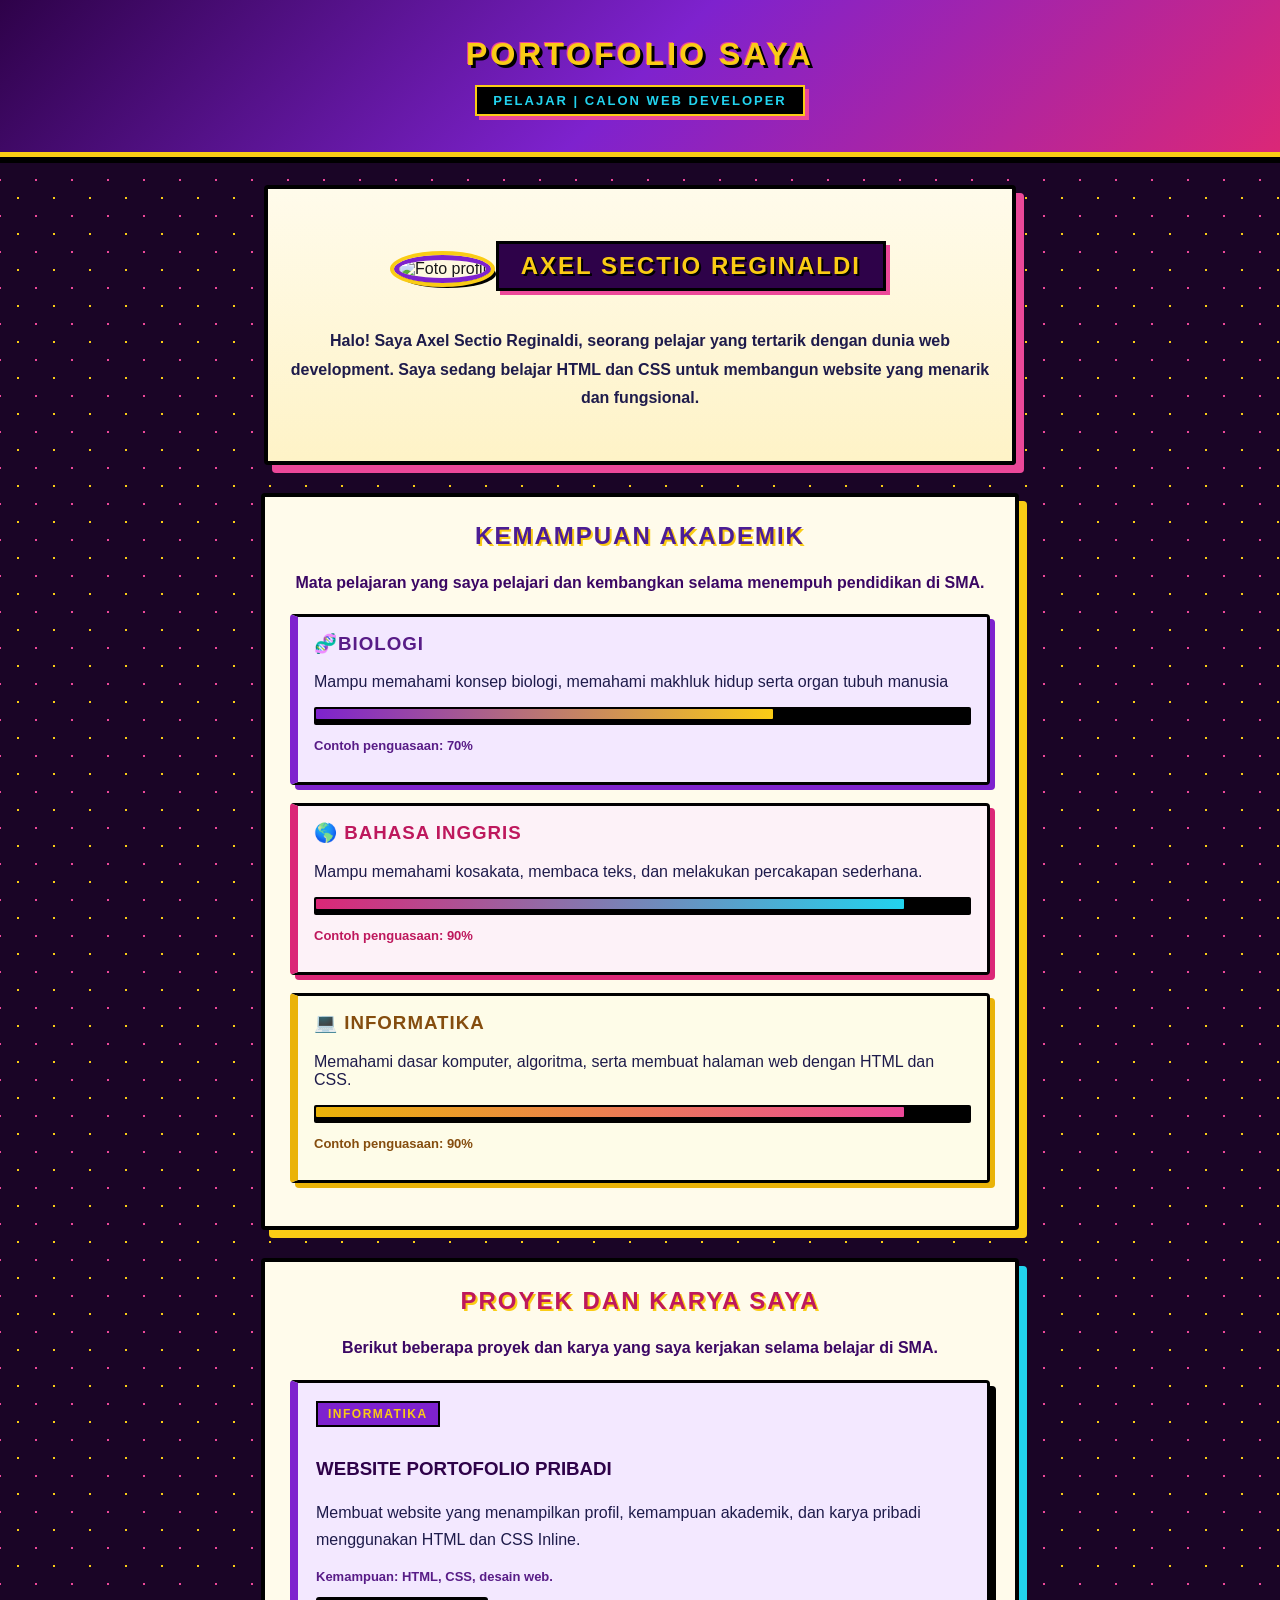
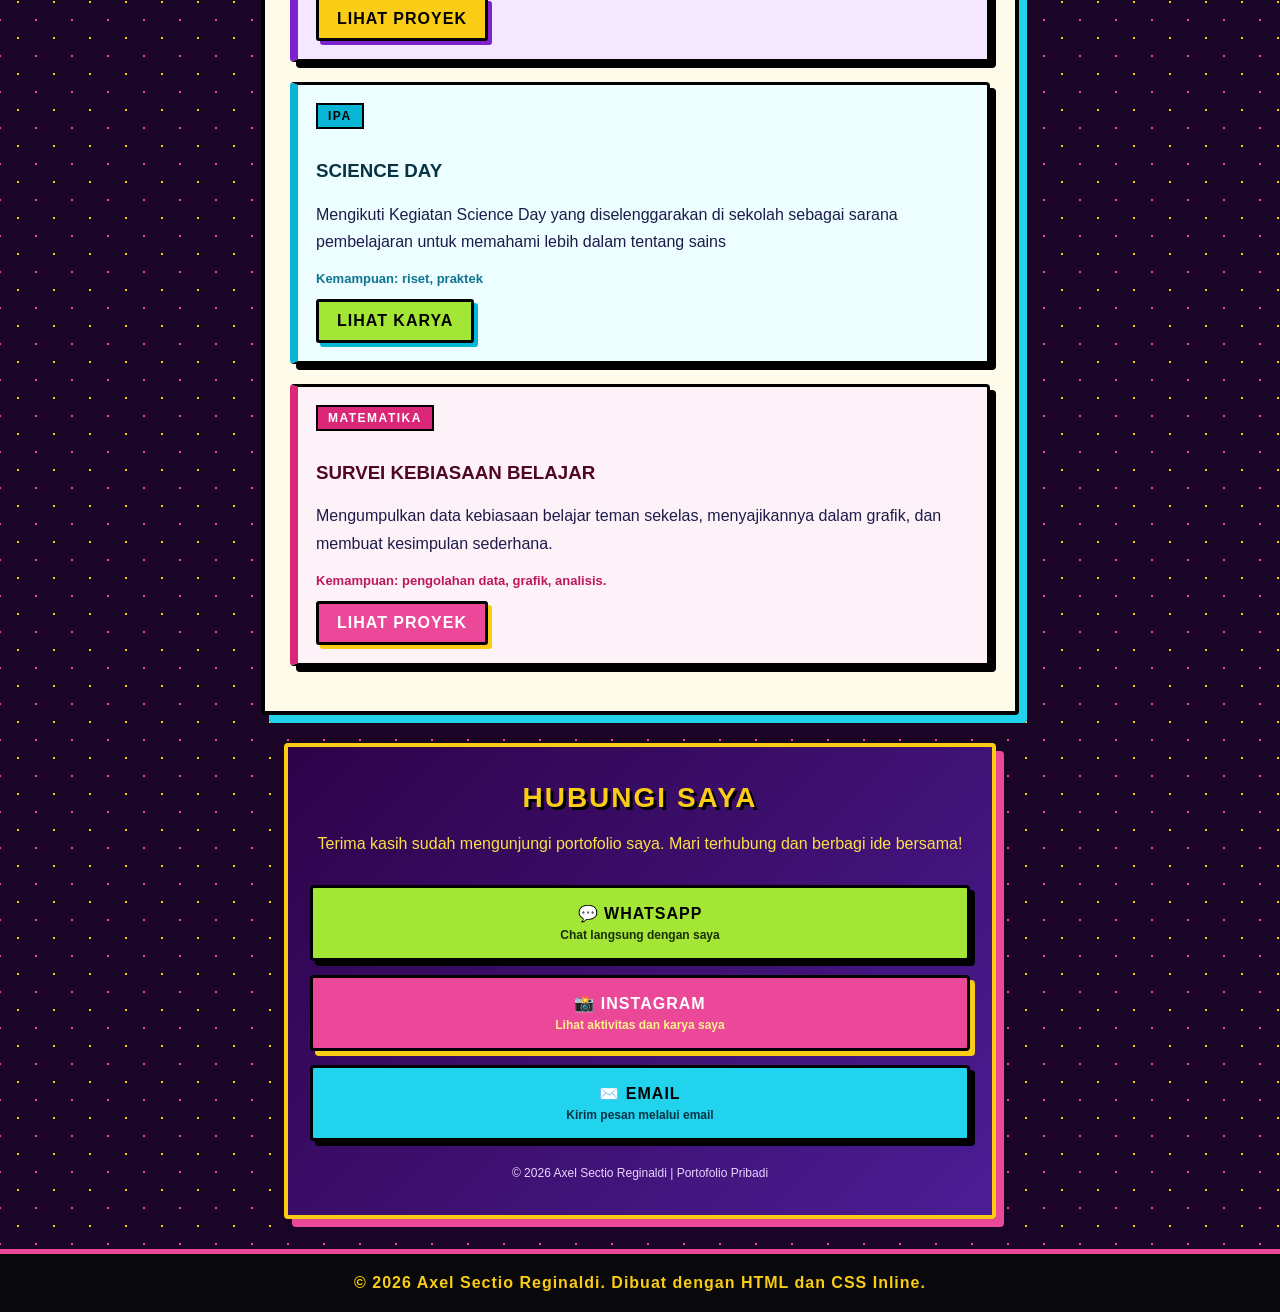
==== index.html @ 7140d376 "Add files via upload" ====
<!DOCTYPE html>
<html lang="id">
<head>
    <meta charset="UTF-8">
    <meta name="viewport" content="width=device-width, initial-scale=1.0">
    <title>Portofolio Pribadi</title>
</head>

<body style="
    margin: 0;
    font-family: Arial, Helvetica, sans-serif;
    background-color: #1a0526;
    background-image: radial-gradient(#facc15 1.2px, transparent 1.2px), radial-gradient(#ec4899 1.2px, #1a0526 1.2px);
    background-size: 36px 36px;
    background-position: 0 0, 18px 18px;
    color: #18181b;
">

    <!-- Bagian Header -->
    <header style="
        background: linear-gradient(135deg, #2e0249 0%, #7e22ce 50%, #db2777 100%);
        color: #facc15;
        text-align: center;
        padding: 36px 20px;
        border-bottom: 5px solid #facc15;
        box-shadow: 0 6px 0px #000000;
    ">
        <h1 style="
            margin: 0;
            font-family: 'Arial Black', Impact, sans-serif;
            font-size: 32px;
            letter-spacing: 3px;
            text-transform: uppercase;
            color: #facc15;
            text-shadow: 3px 3px 0px #000000, -1px -1px 0px #ec4899;
        ">Portofolio Saya</h1>
        <p style="
            margin-top: 12px;
            margin-bottom: 0;
            display: inline-block;
            background-color: #000000;
            color: #22d3ee;
            padding: 6px 16px;
            border: 2px solid #facc15;
            font-weight: bold;
            letter-spacing: 2px;
            text-transform: uppercase;
            font-size: 13px;
            box-shadow: 4px 4px 0px #ec4899;
        ">
            Pelajar | Calon Web Developer
        </p>
    </header>

    <!-- Bagian Profil -->
    <section style="
        text-align: center;
        padding: 32px 22px;
        background: linear-gradient(180deg, #fffbeb 0%, #fef3c7 100%);
        margin: 28px auto;
        width: 92%;
        max-width: 700px;
        border-radius: 4px;
        border: 4px solid #000000;
        box-shadow: 8px 8px 0px #ec4899;
    ">
        <img
            src="images/fiersa.jpg"
            alt="Foto profil"
            style="
                width: 150px;
                height: 150px;
                border-radius: 50%;
                border: 5px solid #7e22ce;
                outline: 4px solid #facc15;
                box-shadow: 5px 5px 0px #000000;
                object-fit: cover;
            "
        >

        <h2 style="
            color: #facc15;
            background-color: #2e0249;
            display: inline-block;
            padding: 8px 22px;
            border: 3px solid #000000;
            box-shadow: 4px 4px 0px #ec4899;
            font-family: 'Arial Black', Impact, sans-serif;
            letter-spacing: 2px;
            text-transform: uppercase;
            text-shadow: 2px 2px 0px #000000;
        ">
            AXEL SECTIO REGINALDI
        </h2>

        <p style="
            line-height: 1.8;
            color: #1e1b4b;
            font-weight: bold;
        ">
            Halo! Saya Axel Sectio Reginaldi, seorang pelajar yang tertarik dengan dunia web development. Saya sedang belajar HTML dan CSS untuk membangun website yang menarik dan fungsional.
        </p>
    </section>

    <!-- Bagian Keahlian -->
    
<!-- Bagian Kemampuan Akademik -->
<section style="
    background-color: #fffbeb;
    padding: 25px;
    margin: 28px auto;
    width: 92%;
    max-width: 700px;
    border-radius: 4px;
    border: 4px solid #000000;
    box-shadow: 8px 8px 0px #facc15;
">

    <h2 style="
        color: #4c1d95;
        text-align: center;
        margin-top: 0;
        font-family: 'Arial Black', Impact, sans-serif;
        text-transform: uppercase;
        letter-spacing: 2px;
        text-shadow: 2px 2px 0px #facc15;
    ">
        Kemampuan Akademik
    </h2>

    <p style="
        text-align: center;
        color: #3b0764;
        font-weight: bold;
        line-height: 1.6;
    ">
        Mata pelajaran yang saya pelajari dan
        kembangkan selama menempuh pendidikan di SMA.
    </p>

    <!-- Biologi -->
    <div style="
        background-color: #f3e8ff;
        padding: 16px;
        margin: 18px 0;
        border-radius: 4px;
        border: 3px solid #000000;
        border-left: 8px solid #7e22ce;
        box-shadow: 5px 5px 0px #7e22ce;
    ">
        <h3 style="
            margin-top: 0;
            color: #581c87;
            font-family: 'Arial Black', Impact, sans-serif;
            text-transform: uppercase;
            letter-spacing: 1px;
        ">
             🧬Biologi
        </h3>
        <p style="color: #1e1b4b;">
            Mampu memahami konsep biologi,
            memahami makhluk hidup serta organ tubuh manusia
        </p>
        <div style="
            background-color: #000000;
            height: 14px;
            border-radius: 2px;
            padding: 2px;
        ">
            <div style="
                background: linear-gradient(90deg, #7e22ce, #facc15);
                width: 70%;
                height: 10px;
                border-radius: 1px;
            "></div>
        </div>
        <p style="font-size: 13px; font-weight: bold; color: #581c87;">
            Contoh penguasaan: 70%
        </p>
    </div>

  

    <!-- Bahasa Inggris -->
    <div style="
        background-color: #fdf2f8;
        padding: 16px;
        margin: 18px 0;
        border-radius: 4px;
        border: 3px solid #000000;
        border-left: 8px solid #db2777;
        box-shadow: 5px 5px 0px #db2777;
    ">
        <h3 style="
            margin-top: 0;
            color: #be185d;
            font-family: 'Arial Black', Impact, sans-serif;
            text-transform: uppercase;
            letter-spacing: 1px;
        ">
            🌎 Bahasa Inggris
        </h3>
        <p style="color: #1e1b4b;">
            Mampu memahami kosakata, membaca teks,
            dan melakukan percakapan sederhana.
        </p>
        <div style="
            background-color: #000000;
            height: 14px;
            border-radius: 2px;
            padding: 2px;
        ">
            <div style="
                background: linear-gradient(90deg, #db2777, #22d3ee);
                width: 90%;
                height: 10px;
                border-radius: 1px;
            "></div>
        </div>
        <p style="font-size: 13px; font-weight: bold; color: #be185d;">
            Contoh penguasaan: 90%
        </p>
    </div>

    <!-- Informatika -->
    <div style="
        background-color: #fefce8;
        padding: 16px;
        margin: 18px 0;
        border-radius: 4px;
        border: 3px solid #000000;
        border-left: 8px solid #eab308;
        box-shadow: 5px 5px 0px #eab308;
    ">
        <h3 style="
            margin-top: 0;
            color: #854d0e;
            font-family: 'Arial Black', Impact, sans-serif;
            text-transform: uppercase;
            letter-spacing: 1px;
        ">
            💻 Informatika
        </h3>
        <p style="color: #1e1b4b;">
            Memahami dasar komputer, algoritma,
            serta membuat halaman web dengan HTML dan CSS.
        </p>
        <div style="
            background-color: #000000;
            height: 14px;
            border-radius: 2px;
            padding: 2px;
        ">
            <div style="
                background: linear-gradient(90deg, #eab308, #ec4899);
                width: 90%;
                height: 10px;
                border-radius: 1px;
            "></div>
        </div>
        <p style="font-size: 13px; font-weight: bold; color: #854d0e;">
            Contoh penguasaan: 90%
        </p>
    </div>

</section>


    <!-- Bagian Proyek -->
   
<!-- Bagian Proyek dan Karya Saya -->
<section style="
    background-color: #fffbeb;
    padding: 25px;
    margin: 28px auto;
    width: 92%;
    max-width: 700px;
    border-radius: 4px;
    border: 4px solid #000000;
    box-shadow: 8px 8px 0px #22d3ee;
">

    <h2 style="
        color: #be185d;
        text-align: center;
        margin-top: 0;
        font-family: 'Arial Black', Impact, sans-serif;
        text-transform: uppercase;
        letter-spacing: 2px;
        text-shadow: 2px 2px 0px #facc15;
    ">
        Proyek dan Karya Saya
    </h2>

    <p style="
        color: #3b0764;
        font-weight: bold;
        text-align: center;
        line-height: 1.6;
    ">
        Berikut beberapa proyek dan karya yang saya
        kerjakan selama belajar di SMA.
    </p>

    <!-- Proyek 1 -->
    <div style="
        background-color: #f3e8ff;
        padding: 18px;
        margin: 20px 0;
        border-radius: 4px;
        border: 3px solid #000000;
        border-left: 8px solid #7e22ce;
        box-shadow: 6px 6px 0px #000000;
    ">
        <p style="
            display: inline-block;
            background-color: #7e22ce;
            color: #facc15;
            padding: 4px 10px;
            border: 2px solid #000000;
            font-size: 12px;
            font-weight: 900;
            letter-spacing: 1.5px;
            margin-top: 0;
        ">
            INFORMATIKA
        </p>

        <h3 style="
            color: #2e0249;
            font-family: 'Arial Black', Impact, sans-serif;
            text-transform: uppercase;
        ">Website Portofolio Pribadi</h3>

        <p style="line-height: 1.7; color: #1e1b4b;">
            Membuat website yang menampilkan profil,
            kemampuan akademik, dan karya pribadi
            menggunakan HTML dan CSS Inline.
        </p>

        <p style="font-size: 13px; font-weight: bold; color: #581c87;">
            Kemampuan: HTML, CSS, desain web.
        </p>

        <a href="projek.html"
           style="
               display: inline-block;
               background-color: #facc15;
               color: #000000;
               padding: 10px 18px;
               border: 3px solid #000000;
               border-radius: 3px;
               text-decoration: none;
               font-weight: 900;
               text-transform: uppercase;
               letter-spacing: 1px;
               box-shadow: 4px 4px 0px #7e22ce;
           ">
            Lihat Proyek
        </a>
    </div>

    <!-- Proyek 2 -->
    <div style="
        background-color: #ecfeff;
        padding: 18px;
        margin: 20px 0;
        border-radius: 4px;
        border: 3px solid #000000;
        border-left: 8px solid #06b6d4;
        box-shadow: 6px 6px 0px #000000;
    ">
        <p style="
            display: inline-block;
            background-color: #06b6d4;
            color: #000000;
            padding: 4px 10px;
            border: 2px solid #000000;
            font-size: 12px;
            font-weight: 900;
            letter-spacing: 1.5px;
            margin-top: 0;
        ">
            IPA
        </p>

        <h3 style="
            color: #083344;
            font-family: 'Arial Black', Impact, sans-serif;
            text-transform: uppercase;
        ">Science Day</h3>

        <p style="line-height: 1.7; color: #1e1b4b;">
            Mengikuti Kegiatan Science Day yang diselenggarakan di sekolah
          sebagai sarana pembelajaran untuk memahami lebih dalam tentang sains
        </p>

        <p style="font-size: 13px; font-weight: bold; color: #0e7490;">
            Kemampuan: riset, praktek
        </p>

        <a href="poster.html"
           style="
               display: inline-block;
               background-color: #a3e635;
               color: #000000;
               padding: 10px 18px;
               border: 3px solid #000000;
               border-radius: 3px;
               text-decoration: none;
               font-weight: 900;
               text-transform: uppercase;
               letter-spacing: 1px;
               box-shadow: 4px 4px 0px #06b6d4;
           ">
            Lihat Karya
        </a>
    </div>

    <!-- Proyek 3 -->
    <div style="
        background-color: #fdf2f8;
        padding: 18px;
        margin: 20px 0;
        border-radius: 4px;
        border: 3px solid #000000;
        border-left: 8px solid #db2777;
        box-shadow: 6px 6px 0px #000000;
    ">
        <p style="
            display: inline-block;
            background-color: #db2777;
            color: #ffffff;
            padding: 4px 10px;
            border: 2px solid #000000;
            font-size: 12px;
            font-weight: 900;
            letter-spacing: 1.5px;
            margin-top: 0;
        ">
            MATEMATIKA
        </p>

        <h3 style="
            color: #500724;
            font-family: 'Arial Black', Impact, sans-serif;
            text-transform: uppercase;
        ">Survei Kebiasaan Belajar</h3>

        <p style="line-height: 1.7; color: #1e1b4b;">
            Mengumpulkan data kebiasaan belajar teman
            sekelas, menyajikannya dalam grafik, dan
            membuat kesimpulan sederhana.
        </p>

        <p style="font-size: 13px; font-weight: bold; color: #be185d;">
            Kemampuan: pengolahan data, grafik, analisis.
        </p>

        <a href="survei.html"
           style="
               display: inline-block;
               background-color: #ec4899;
               color: #ffffff;
               padding: 10px 18px;
               border: 3px solid #000000;
               border-radius: 3px;
               text-decoration: none;
               font-weight: 900;
               text-transform: uppercase;
               letter-spacing: 1px;
               box-shadow: 4px 4px 0px #facc15;
           ">
            Lihat Proyek
        </a>
    </div>

</section>

    <!-- Bagian Kontak -->
    
<!-- Bagian Hubungi Saya -->
<section style="
    background: linear-gradient(135deg, #2e0249 0%, #4c1d95 100%);
    color: #ffffff;
    padding: 35px 22px;
    margin: 28px auto;
    width: 92%;
    max-width: 660px;
    border-radius: 4px;
    border: 4px solid #facc15;
    text-align: center;
    box-shadow: 8px 8px 0px #ec4899;
">

    <h2 style="
        font-size: 28px;
        margin-top: 0;
        margin-bottom: 10px;
        color: #facc15;
        font-family: 'Arial Black', Impact, sans-serif;
        text-transform: uppercase;
        letter-spacing: 2px;
        text-shadow: 3px 3px 0px #000000;
    ">
        Hubungi Saya
    </h2>

    <p style="
        color: #fde047;
        line-height: 1.7;
        margin-bottom: 28px;
    ">
        Terima kasih sudah mengunjungi portofolio saya.
        Mari terhubung dan berbagi ide bersama!
    </p>

    <!-- Tombol WhatsApp -->
    <a
        href="https://wa.me/6287877704869"
        target="_blank"
        rel="noopener noreferrer"
        style="
            display: block;
            background-color: #a3e635;
            color: #000000;
            padding: 16px;
            margin: 14px 0;
            border-radius: 4px;
            border: 3px solid #000000;
            box-shadow: 5px 5px 0px #000000;
            text-decoration: none;
            font-size: 16px;
            font-weight: 900;
            text-transform: uppercase;
            letter-spacing: 1px;
        "
    >
        💬 WhatsApp
        <span style="
            display: block;
            font-size: 12px;
            font-weight: bold;
            text-transform: none;
            letter-spacing: 0;
            color: #1a2e05;
            margin-top: 5px;
        ">
            Chat langsung dengan saya
        </span>
    </a>

    <!-- Tombol Instagram -->
    <a
        href="https://www.instagram.com/callme_axell/"
        target="_blank"
        rel="noopener noreferrer"
        style="
            display: block;
            background-color: #ec4899;
            color: #ffffff;
            padding: 16px;
            margin: 14px 0;
            border-radius: 4px;
            border: 3px solid #000000;
            box-shadow: 5px 5px 0px #facc15;
            text-decoration: none;
            font-size: 16px;
            font-weight: 900;
            text-transform: uppercase;
            letter-spacing: 1px;
        "
    >
        📸 Instagram
        <span style="
            display: block;
            font-size: 12px;
            font-weight: bold;
            text-transform: none;
            letter-spacing: 0;
            color: #fef08a;
            margin-top: 5px;
        ">
            Lihat aktivitas dan karya saya
        </span>
    </a>

    <!-- Tombol Email -->
    <a
        href="mailto:axel.reginaldi@gmail.com"
        style="
            display: block;
            background-color: #22d3ee;
            color: #000000;
            padding: 16px;
            margin: 14px 0;
            border-radius: 4px;
            border: 3px solid #000000;
            box-shadow: 5px 5px 0px #000000;
            text-decoration: none;
            font-size: 16px;
            font-weight: 900;
            text-transform: uppercase;
            letter-spacing: 1px;
        "
    >
        ✉️ Email
        <span style="
            display: block;
            font-size: 12px;
            font-weight: bold;
            text-transform: none;
            letter-spacing: 0;
            color: #083344;
            margin-top: 5px;
        ">
            Kirim pesan melalui email
        </span>
    </a>

    <p style="
        color: #e9d5ff;
        font-size: 12px;
        margin-top: 25px;
        margin-bottom: 0;
    ">
        © 2026 Axel Sectio Reginaldi | Portofolio Pribadi
    </p>

</section>


    <!-- Bagian Footer -->
    <footer style="
        background-color: #09090b;
        color: #facc15;
        border-top: 5px solid #ec4899;
        text-align: center;
        padding: 20px;
        margin-top: 30px;
        font-weight: bold;
        letter-spacing: 1px;
    ">
        <p style="margin: 0;">
            &copy; 2026 Axel Sectio Reginaldi. Dibuat dengan HTML dan CSS Inline.
        </p>
    </footer>

</body>
</html>
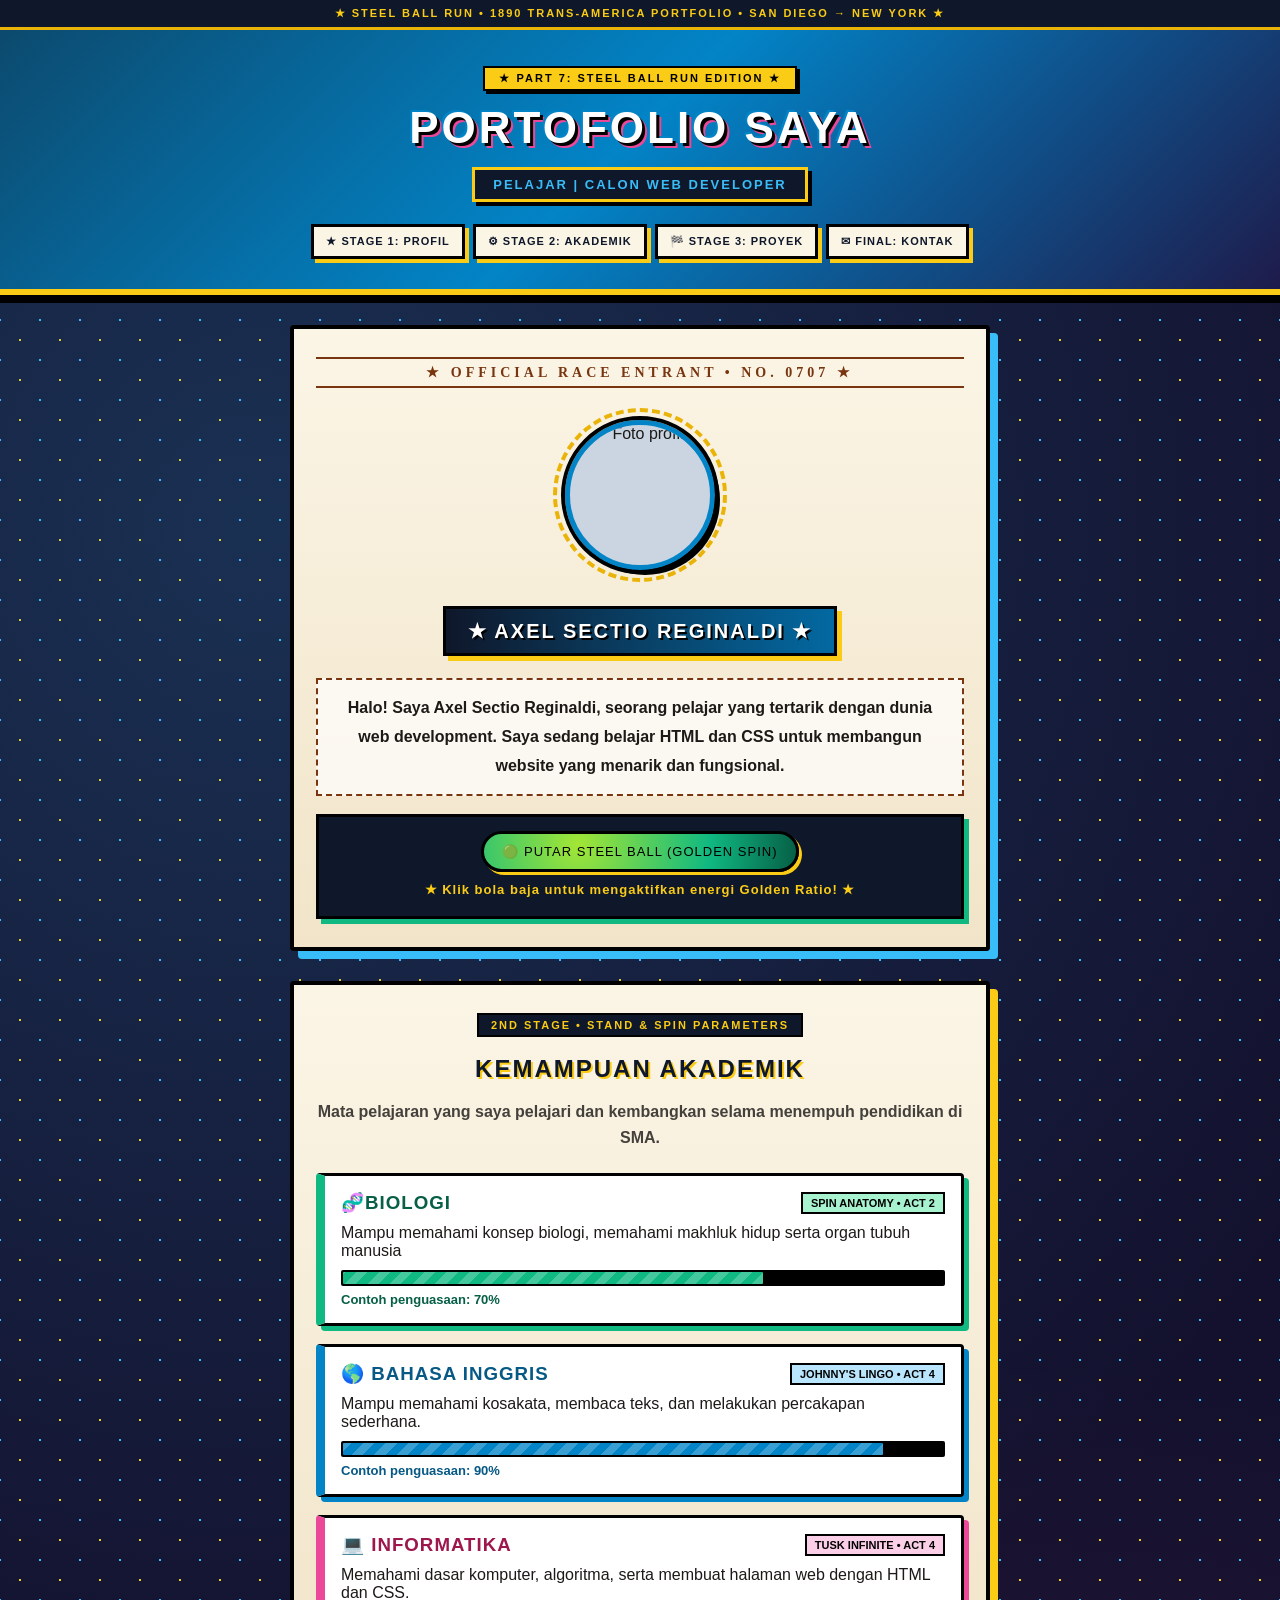
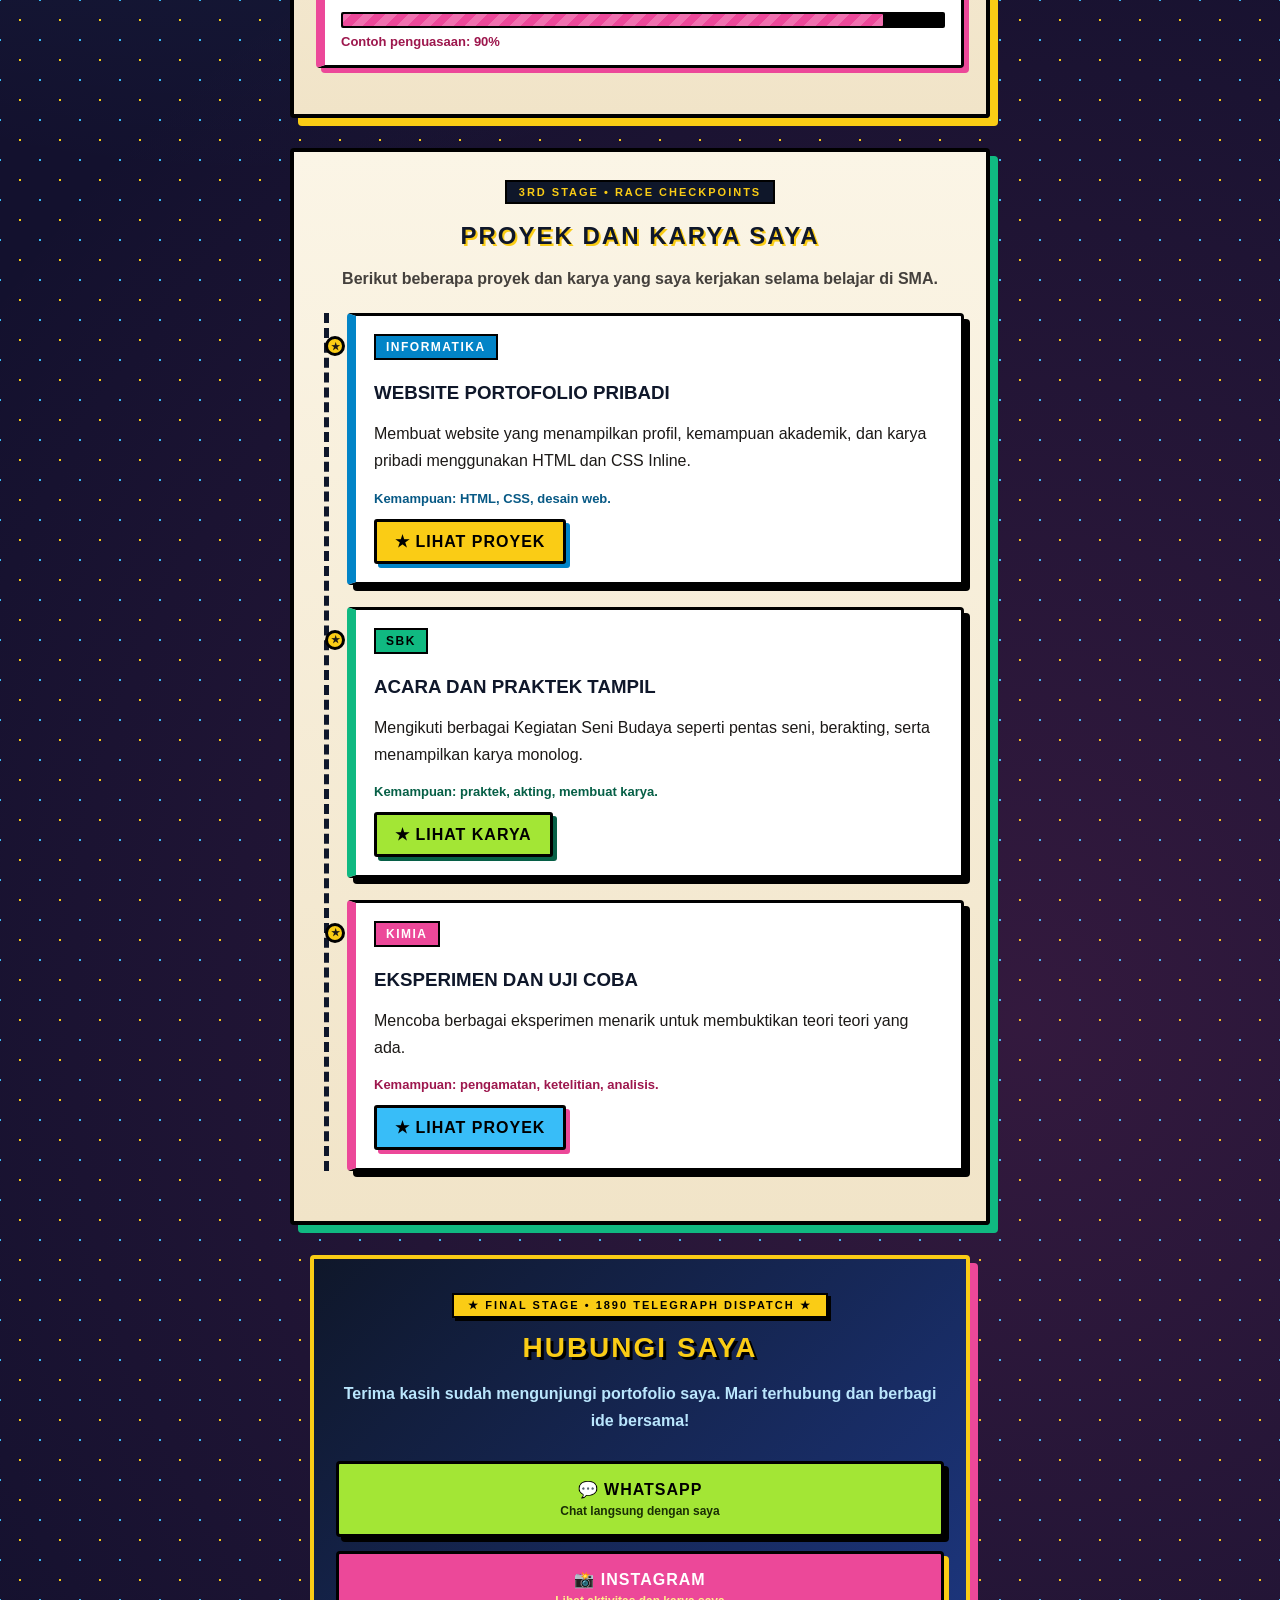
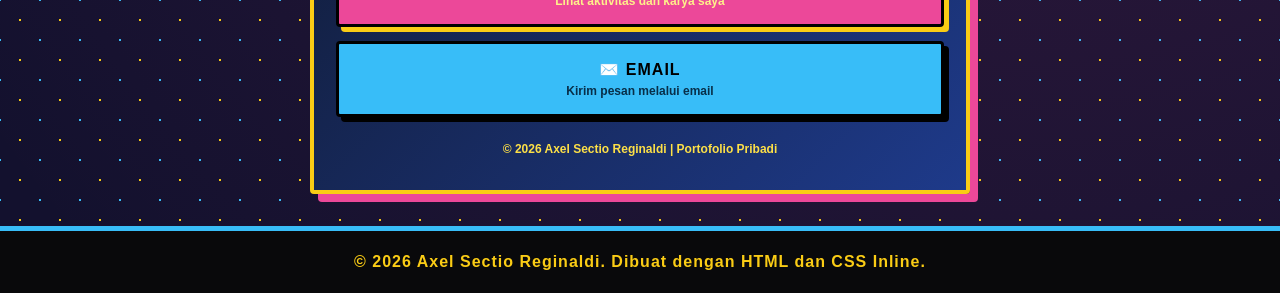
==== commit 09ed49ce: "Add files via upload" ====
--- a/index.html
+++ b/index.html
@@ -4,647 +4,883 @@
     <meta charset="UTF-8">
     <meta name="viewport" content="width=device-width, initial-scale=1.0">
     <title>Portofolio Pribadi</title>
-</head>
-
-<body style="
-    margin: 0;
-    font-family: Arial, Helvetica, sans-serif;
-    background-color: #1a0526;
-    background-image: radial-gradient(#facc15 1.2px, transparent 1.2px), radial-gradient(#ec4899 1.2px, #1a0526 1.2px);
-    background-size: 36px 36px;
-    background-position: 0 0, 18px 18px;
-    color: #18181b;
-">
-
-    <!-- Bagian Header -->
-    <header style="
-        background: linear-gradient(135deg, #2e0249 0%, #7e22ce 50%, #db2777 100%);
-        color: #facc15;
-        text-align: center;
-        padding: 36px 20px;
-        border-bottom: 5px solid #facc15;
-        box-shadow: 0 6px 0px #000000;
-    ">
-        <h1 style="
+    <style>
+        /* =========================================================
+           JOJO PART 7: STEEL BALL RUN (SBR) - 1890 RACE EDITION
+           ========================================================= */
+        :root {
+            --sbr-sky: #0284c7;
+            --sbr-sky-light: #38bdf8;
+            --sbr-navy: #0f172a;
+            --sbr-gold: #eab308;
+            --sbr-gold-bright: #facc15;
+            --sbr-emerald: #10b981;
+            --sbr-lime: #84cc16;
+            --sbr-tusk: #ec4899;
+            --sbr-parchment: #fbf5e6;
+            --sbr-parchment-dark: #f1e4c8;
+            --sbr-ink: #1c1917;
+        }
+
+        * {
+            box-sizing: border-box;
+        }
+
+        html {
+            scroll-behavior: smooth;
+        }
+
+        body {
+            margin: 0;
+            font-family: Arial, Helvetica, sans-serif;
+            color: var(--sbr-ink);
+            /* Latar belakang langit senja gurun Amerika 1890 + pola bintang SBR */
+            background-color: #17153b;
+            background-image:
+                radial-gradient(circle at 20% 15%, rgba(56, 189, 248, 0.18) 0%, transparent 40%),
+                radial-gradient(circle at 80% 75%, rgba(236, 72, 153, 0.15) 0%, transparent 45%),
+                radial-gradient(#facc15 1px, transparent 1px),
+                radial-gradient(#38bdf8 1px, #13112e 1px);
+            background-size: 100% 100%, 100% 100%, 40px 40px, 40px 40px;
+            background-position: 0 0, 0 0, 0 0, 20px 20px;
+            overflow-x: hidden;
+        }
+
+        /* TICKER BALAPAN SBR DI PALING ATAS */
+        .sbr-ticker {
+            background-color: var(--sbr-navy);
+            color: var(--sbr-gold-bright);
+            border-bottom: 3px solid var(--sbr-gold);
+            padding: 7px 12px;
+            font-size: 11px;
+            font-weight: 900;
+            letter-spacing: 2px;
+            text-align: center;
+            text-transform: uppercase;
+        }
+
+        /* HEADER UTAMA ALA POSTER STEEL BALL RUN */
+        .sbr-header {
+            background: linear-gradient(135deg, #0c4a6e 0%, #0284c7 48%, #1e1b4b 100%);
+            color: #ffffff;
+            text-align: center;
+            padding: 36px 20px 30px;
+            border-bottom: 6px solid var(--sbr-gold-bright);
+            box-shadow: 0 8px 0px #000000;
+            position: relative;
+        }
+
+        .sbr-badge-top {
+            display: inline-block;
+            background-color: var(--sbr-gold-bright);
+            color: #000000;
+            font-size: 11px;
+            font-weight: 900;
+            letter-spacing: 2px;
+            padding: 4px 14px;
+            border: 2px solid #000000;
+            box-shadow: 3px 3px 0px #000000;
+            margin-bottom: 12px;
+            text-transform: uppercase;
+        }
+
+        .sbr-header h1 {
             margin: 0;
             font-family: 'Arial Black', Impact, sans-serif;
-            font-size: 32px;
+            font-size: clamp(30px, 6vw, 44px);
             letter-spacing: 3px;
             text-transform: uppercase;
-            color: #facc15;
-            text-shadow: 3px 3px 0px #000000, -1px -1px 0px #ec4899;
-        ">Portofolio Saya</h1>
-        <p style="
+            color: #ffffff;
+            text-shadow:
+                3px 3px 0px #000000,
+                -2px -2px 0px var(--sbr-sky),
+                5px 5px 0px var(--sbr-tusk);
+        }
+
+        .sbr-subtitle {
+            margin: 14px auto 0;
+            display: inline-block;
+            background-color: var(--sbr-navy);
+            color: var(--sbr-sky-light);
+            padding: 7px 18px;
+            border: 3px solid var(--sbr-gold-bright);
+            font-weight: 900;
+            letter-spacing: 2px;
+            text-transform: uppercase;
+            font-size: 13px;
+            box-shadow: 4px 4px 0px #000000;
+        }
+
+        /* NAVIGASI STAGE BALAPAN */
+        .stage-nav {
+            display: flex;
+            flex-wrap: wrap;
+            justify-content: center;
+            gap: 8px;
+            max-width: 720px;
+            margin: 22px auto 0;
+            padding: 0 12px;
+        }
+
+        .stage-nav a {
+            background-color: var(--sbr-parchment);
+            color: var(--sbr-navy);
+            text-decoration: none;
+            font-size: 11px;
+            font-weight: 900;
+            letter-spacing: 1px;
+            padding: 8px 12px;
+            border: 3px solid #000000;
+            box-shadow: 4px 4px 0px var(--sbr-gold-bright);
+            text-transform: uppercase;
+            transition: transform 0.15s ease, background-color 0.15s ease;
+        }
+
+        .stage-nav a:hover, .stage-nav a:active {
+            background-color: var(--sbr-gold-bright);
+            transform: translate(-2px, -2px);
+        }
+
+        /* PANEL KERTAS PARCHMENT WESTERN (WANTED POSTER STYLE) */
+        .sbr-panel {
+            background: linear-gradient(180deg, var(--sbr-parchment) 0%, var(--sbr-parchment-dark) 100%);
+            padding: 28px 22px;
+            margin: 30px auto;
+            width: 92%;
+            max-width: 700px;
+            border: 4px solid #000000;
+            border-radius: 4px;
+            position: relative;
+        }
+
+        .shadow-sky { box-shadow: 8px 8px 0px var(--sbr-sky-light); }
+        .shadow-gold { box-shadow: 8px 8px 0px var(--sbr-gold-bright); }
+        .shadow-emerald { box-shadow: 8px 8px 0px var(--sbr-emerald); }
+
+        .stage-tag {
+            display: inline-block;
+            background-color: var(--sbr-navy);
+            color: var(--sbr-gold-bright);
+            font-size: 11px;
+            font-weight: 900;
+            letter-spacing: 2px;
+            padding: 4px 12px;
+            border: 2px solid #000000;
+            margin-bottom: 12px;
+            text-transform: uppercase;
+        }
+
+        /* BAGIAN PROFIL - WANTED & ENTRANT POSTER */
+        .profile-panel {
+            text-align: center;
+        }
+
+        .wanted-header {
+            font-family: Georgia, 'Times New Roman', serif;
+            font-weight: 900;
+            font-size: 14px;
+            letter-spacing: 4px;
+            color: #78350f;
+            border-top: 2px solid #78350f;
+            border-bottom: 2px solid #78350f;
+            padding: 5px 0;
+            margin-bottom: 20px;
+            text-transform: uppercase;
+        }
+
+        .avatar-wrapper {
+            position: relative;
+            width: 174px;
+            height: 174px;
+            margin: 0 auto 14px;
+            display: flex;
+            align-items: center;
+            justify-content: center;
+        }
+
+        /* Cincin Golden Ratio berputar di sekitar foto */
+        .golden-ring {
+            position: absolute;
+            inset: 0;
+            border-radius: 50%;
+            border: 4px dashed var(--sbr-gold);
+            animation: slowSpin 14s linear infinite;
+        }
+
+        .golden-ring.hyper-spin {
+            border: 5px dashed var(--sbr-emerald);
+            animation: hyperSpin 0.6s linear infinite;
+        }
+
+        @keyframes slowSpin {
+            from { transform: rotate(0deg); }
+            to { transform: rotate(360deg); }
+        }
+
+        @keyframes hyperSpin {
+            from { transform: rotate(0deg) scale(1.06); }
+            to { transform: rotate(360deg) scale(1.06); }
+        }
+
+        .profile-img {
+            width: 150px;
+            height: 150px;
+            border-radius: 50%;
+            border: 5px solid var(--sbr-sky);
+            outline: 4px solid #000000;
+            box-shadow: 5px 5px 0px #000000;
+            object-fit: cover;
+            position: relative;
+            z-index: 2;
+            background-color: #cbd5e1;
+        }
+
+        .profile-name {
+            color: #ffffff;
+            background: linear-gradient(90deg, var(--sbr-navy), #0369a1);
+            display: inline-block;
+            padding: 10px 22px;
+            border: 3px solid #000000;
+            box-shadow: 5px 5px 0px var(--sbr-gold-bright);
+            font-family: 'Arial Black', Impact, sans-serif;
+            font-size: 20px;
+            letter-spacing: 2px;
+            text-transform: uppercase;
+            text-shadow: 2px 2px 0px #000000;
+            margin: 10px 0;
+        }
+
+        .profile-bio {
+            line-height: 1.8;
+            color: #1c1917;
+            font-weight: bold;
+            background-color: rgba(255, 255, 255, 0.7);
+            padding: 14px;
+            border: 2px dashed #78350f;
             margin-top: 12px;
-            margin-bottom: 0;
+        }
+
+        /* GIMMICK INTERAKTIF: STEEL BALL SPIN GENERATOR */
+        .spin-box {
+            margin-top: 18px;
+            padding: 14px;
+            background-color: var(--sbr-navy);
+            border: 3px solid #000000;
+            box-shadow: 5px 5px 0px var(--sbr-emerald);
+            color: #ffffff;
+        }
+
+        .spin-btn {
+            background: radial-gradient(circle at 30% 30%, #a3e635, #10b981 60%, #065f46 100%);
+            color: #000000;
+            font-family: 'Arial Black', Impact, sans-serif;
+            font-size: 13px;
+            letter-spacing: 1px;
+            padding: 10px 18px;
+            border: 3px solid #000000;
+            border-radius: 30px;
+            box-shadow: 3px 3px 0px var(--sbr-gold-bright);
+            cursor: pointer;
+            text-transform: uppercase;
+            transition: transform 0.1s ease;
+        }
+
+        .spin-btn:active {
+            transform: translate(2px, 2px);
+            box-shadow: 1px 1px 0px var(--sbr-gold-bright);
+        }
+
+        .spin-output {
+            margin-top: 10px;
+            font-size: 13px;
+            font-weight: 900;
+            color: var(--sbr-gold-bright);
+            letter-spacing: 1px;
+            min-height: 20px;
+        }
+
+        /* JUDUL SECTION */
+        .section-title {
+            color: var(--sbr-navy);
+            text-align: center;
+            margin: 6px 0 8px;
+            font-family: 'Arial Black', Impact, sans-serif;
+            font-size: 24px;
+            text-transform: uppercase;
+            letter-spacing: 2px;
+            text-shadow: 2px 2px 0px var(--sbr-gold-bright);
+        }
+
+        .section-desc {
+            text-align: center;
+            color: #44403c;
+            font-weight: bold;
+            line-height: 1.6;
+            margin-bottom: 22px;
+        }
+
+        /* KARTU KEMAMPUAN AKADEMIK (STAND PARAMETERS) */
+        .skill-card {
+            background-color: #ffffff;
+            padding: 16px;
+            margin: 18px 0;
+            border: 3px solid #000000;
+            border-radius: 4px;
+            cursor: pointer;
+            transition: transform 0.15s ease;
+        }
+
+        .skill-card:hover {
+            transform: translate(-2px, -2px);
+        }
+
+        .skill-header {
+            display: flex;
+            justify-content: space-between;
+            align-items: center;
+            gap: 10px;
+            flex-wrap: wrap;
+        }
+
+        .skill-header h3 {
+            margin: 0;
+            font-family: 'Arial Black', Impact, sans-serif;
+            text-transform: uppercase;
+            letter-spacing: 1px;
+        }
+
+        .act-badge {
+            font-size: 11px;
+            font-weight: 900;
+            padding: 3px 8px;
+            border: 2px solid #000000;
+            background-color: var(--sbr-gold-bright);
+            color: #000000;
+        }
+
+        .bar-track {
+            background-color: #000000;
+            height: 16px;
+            padding: 2px;
+            border-radius: 2px;
+            margin: 10px 0 6px;
+        }
+
+        .bar-fill {
+            height: 100%;
+            border-radius: 1px;
+            background-image: repeating-linear-gradient(
+                -45deg,
+                rgba(255,255,255,0.22),
+                rgba(255,255,255,0.22) 8px,
+                transparent 8px,
+                transparent 16px
+            );
+        }
+
+        /* RUTE CHECKPOINT PROYEK (TRANS-AMERICA TRAIL) */
+        .race-trail {
+            border-left: 5px dashed var(--sbr-navy);
+            padding-left: 18px;
+            margin-left: 8px;
+        }
+
+        .checkpoint-card {
+            background-color: #ffffff;
+            padding: 18px;
+            margin: 22px 0;
+            border: 3px solid #000000;
+            border-radius: 4px;
+            box-shadow: 6px 6px 0px #000000;
+            position: relative;
+        }
+
+        .checkpoint-dot {
+            position: absolute;
+            left: -31px;
+            top: 20px;
+            width: 20px;
+            height: 20px;
+            background-color: var(--sbr-gold-bright);
+            border: 3px solid #000000;
+            border-radius: 50%;
+            font-size: 10px;
+            font-weight: 900;
+            display: flex;
+            align-items: center;
+            justify-content: center;
+        }
+
+        .subject-pill {
             display: inline-block;
-            background-color: #000000;
-            color: #22d3ee;
-            padding: 6px 16px;
-            border: 2px solid #facc15;
-            font-weight: bold;
-            letter-spacing: 2px;
-            text-transform: uppercase;
-            font-size: 13px;
-            box-shadow: 4px 4px 0px #ec4899;
-        ">
-            Pelajar | Calon Web Developer
-        </p>
-    </header>
-
-    <!-- Bagian Profil -->
-    <section style="
-        text-align: center;
-        padding: 32px 22px;
-        background: linear-gradient(180deg, #fffbeb 0%, #fef3c7 100%);
-        margin: 28px auto;
-        width: 92%;
-        max-width: 700px;
-        border-radius: 4px;
-        border: 4px solid #000000;
-        box-shadow: 8px 8px 0px #ec4899;
-    ">
-        <img
-            src="images/fiersa.jpg"
-            alt="Foto profil"
-            style="
-                width: 150px;
-                height: 150px;
-                border-radius: 50%;
-                border: 5px solid #7e22ce;
-                outline: 4px solid #facc15;
-                box-shadow: 5px 5px 0px #000000;
-                object-fit: cover;
-            "
-        >
-
-        <h2 style="
-            color: #facc15;
-            background-color: #2e0249;
-            display: inline-block;
-            padding: 8px 22px;
-            border: 3px solid #000000;
-            box-shadow: 4px 4px 0px #ec4899;
-            font-family: 'Arial Black', Impact, sans-serif;
-            letter-spacing: 2px;
-            text-transform: uppercase;
-            text-shadow: 2px 2px 0px #000000;
-        ">
-            AXEL SECTIO REGINALDI
-        </h2>
-
-        <p style="
-            line-height: 1.8;
-            color: #1e1b4b;
-            font-weight: bold;
-        ">
-            Halo! Saya Axel Sectio Reginaldi, seorang pelajar yang tertarik dengan dunia web development. Saya sedang belajar HTML dan CSS untuk membangun website yang menarik dan fungsional.
-        </p>
-    </section>
-
-    <!-- Bagian Keahlian -->
-    
-<!-- Bagian Kemampuan Akademik -->
-<section style="
-    background-color: #fffbeb;
-    padding: 25px;
-    margin: 28px auto;
-    width: 92%;
-    max-width: 700px;
-    border-radius: 4px;
-    border: 4px solid #000000;
-    box-shadow: 8px 8px 0px #facc15;
-">
-
-    <h2 style="
-        color: #4c1d95;
-        text-align: center;
-        margin-top: 0;
-        font-family: 'Arial Black', Impact, sans-serif;
-        text-transform: uppercase;
-        letter-spacing: 2px;
-        text-shadow: 2px 2px 0px #facc15;
-    ">
-        Kemampuan Akademik
-    </h2>
-
-    <p style="
-        text-align: center;
-        color: #3b0764;
-        font-weight: bold;
-        line-height: 1.6;
-    ">
-        Mata pelajaran yang saya pelajari dan
-        kembangkan selama menempuh pendidikan di SMA.
-    </p>
-
-    <!-- Biologi -->
-    <div style="
-        background-color: #f3e8ff;
-        padding: 16px;
-        margin: 18px 0;
-        border-radius: 4px;
-        border: 3px solid #000000;
-        border-left: 8px solid #7e22ce;
-        box-shadow: 5px 5px 0px #7e22ce;
-    ">
-        <h3 style="
-            margin-top: 0;
-            color: #581c87;
-            font-family: 'Arial Black', Impact, sans-serif;
-            text-transform: uppercase;
-            letter-spacing: 1px;
-        ">
-             🧬Biologi
-        </h3>
-        <p style="color: #1e1b4b;">
-            Mampu memahami konsep biologi,
-            memahami makhluk hidup serta organ tubuh manusia
-        </p>
-        <div style="
-            background-color: #000000;
-            height: 14px;
-            border-radius: 2px;
-            padding: 2px;
-        ">
-            <div style="
-                background: linear-gradient(90deg, #7e22ce, #facc15);
-                width: 70%;
-                height: 10px;
-                border-radius: 1px;
-            "></div>
-        </div>
-        <p style="font-size: 13px; font-weight: bold; color: #581c87;">
-            Contoh penguasaan: 70%
-        </p>
-    </div>
-
-  
-
-    <!-- Bahasa Inggris -->
-    <div style="
-        background-color: #fdf2f8;
-        padding: 16px;
-        margin: 18px 0;
-        border-radius: 4px;
-        border: 3px solid #000000;
-        border-left: 8px solid #db2777;
-        box-shadow: 5px 5px 0px #db2777;
-    ">
-        <h3 style="
-            margin-top: 0;
-            color: #be185d;
-            font-family: 'Arial Black', Impact, sans-serif;
-            text-transform: uppercase;
-            letter-spacing: 1px;
-        ">
-            🌎 Bahasa Inggris
-        </h3>
-        <p style="color: #1e1b4b;">
-            Mampu memahami kosakata, membaca teks,
-            dan melakukan percakapan sederhana.
-        </p>
-        <div style="
-            background-color: #000000;
-            height: 14px;
-            border-radius: 2px;
-            padding: 2px;
-        ">
-            <div style="
-                background: linear-gradient(90deg, #db2777, #22d3ee);
-                width: 90%;
-                height: 10px;
-                border-radius: 1px;
-            "></div>
-        </div>
-        <p style="font-size: 13px; font-weight: bold; color: #be185d;">
-            Contoh penguasaan: 90%
-        </p>
-    </div>
-
-    <!-- Informatika -->
-    <div style="
-        background-color: #fefce8;
-        padding: 16px;
-        margin: 18px 0;
-        border-radius: 4px;
-        border: 3px solid #000000;
-        border-left: 8px solid #eab308;
-        box-shadow: 5px 5px 0px #eab308;
-    ">
-        <h3 style="
-            margin-top: 0;
-            color: #854d0e;
-            font-family: 'Arial Black', Impact, sans-serif;
-            text-transform: uppercase;
-            letter-spacing: 1px;
-        ">
-            💻 Informatika
-        </h3>
-        <p style="color: #1e1b4b;">
-            Memahami dasar komputer, algoritma,
-            serta membuat halaman web dengan HTML dan CSS.
-        </p>
-        <div style="
-            background-color: #000000;
-            height: 14px;
-            border-radius: 2px;
-            padding: 2px;
-        ">
-            <div style="
-                background: linear-gradient(90deg, #eab308, #ec4899);
-                width: 90%;
-                height: 10px;
-                border-radius: 1px;
-            "></div>
-        </div>
-        <p style="font-size: 13px; font-weight: bold; color: #854d0e;">
-            Contoh penguasaan: 90%
-        </p>
-    </div>
-
-</section>
-
-
-    <!-- Bagian Proyek -->
-   
-<!-- Bagian Proyek dan Karya Saya -->
-<section style="
-    background-color: #fffbeb;
-    padding: 25px;
-    margin: 28px auto;
-    width: 92%;
-    max-width: 700px;
-    border-radius: 4px;
-    border: 4px solid #000000;
-    box-shadow: 8px 8px 0px #22d3ee;
-">
-
-    <h2 style="
-        color: #be185d;
-        text-align: center;
-        margin-top: 0;
-        font-family: 'Arial Black', Impact, sans-serif;
-        text-transform: uppercase;
-        letter-spacing: 2px;
-        text-shadow: 2px 2px 0px #facc15;
-    ">
-        Proyek dan Karya Saya
-    </h2>
-
-    <p style="
-        color: #3b0764;
-        font-weight: bold;
-        text-align: center;
-        line-height: 1.6;
-    ">
-        Berikut beberapa proyek dan karya yang saya
-        kerjakan selama belajar di SMA.
-    </p>
-
-    <!-- Proyek 1 -->
-    <div style="
-        background-color: #f3e8ff;
-        padding: 18px;
-        margin: 20px 0;
-        border-radius: 4px;
-        border: 3px solid #000000;
-        border-left: 8px solid #7e22ce;
-        box-shadow: 6px 6px 0px #000000;
-    ">
-        <p style="
-            display: inline-block;
-            background-color: #7e22ce;
-            color: #facc15;
             padding: 4px 10px;
             border: 2px solid #000000;
             font-size: 12px;
             font-weight: 900;
             letter-spacing: 1.5px;
             margin-top: 0;
-        ">
-            INFORMATIKA
-        </p>
-
-        <h3 style="
-            color: #2e0249;
+            text-transform: uppercase;
+        }
+
+        .checkpoint-card h3 {
+            margin: 10px 0 8px;
+            color: var(--sbr-navy);
             font-family: 'Arial Black', Impact, sans-serif;
             text-transform: uppercase;
-        ">Website Portofolio Pribadi</h3>
-
-        <p style="line-height: 1.7; color: #1e1b4b;">
-            Membuat website yang menampilkan profil,
-            kemampuan akademik, dan karya pribadi
-            menggunakan HTML dan CSS Inline.
-        </p>
-
-        <p style="font-size: 13px; font-weight: bold; color: #581c87;">
-            Kemampuan: HTML, CSS, desain web.
-        </p>
-
-        <a href="projek.html"
-           style="
-               display: inline-block;
-               background-color: #facc15;
-               color: #000000;
-               padding: 10px 18px;
-               border: 3px solid #000000;
-               border-radius: 3px;
-               text-decoration: none;
-               font-weight: 900;
-               text-transform: uppercase;
-               letter-spacing: 1px;
-               box-shadow: 4px 4px 0px #7e22ce;
-           ">
-            Lihat Proyek
-        </a>
-    </div>
-
-    <!-- Proyek 2 -->
-    <div style="
-        background-color: #ecfeff;
-        padding: 18px;
-        margin: 20px 0;
-        border-radius: 4px;
-        border: 3px solid #000000;
-        border-left: 8px solid #06b6d4;
-        box-shadow: 6px 6px 0px #000000;
-    ">
-        <p style="
+        }
+
+        .sbr-btn {
             display: inline-block;
-            background-color: #06b6d4;
-            color: #000000;
-            padding: 4px 10px;
-            border: 2px solid #000000;
-            font-size: 12px;
-            font-weight: 900;
-            letter-spacing: 1.5px;
-            margin-top: 0;
-        ">
-            IPA
-        </p>
-
-        <h3 style="
-            color: #083344;
-            font-family: 'Arial Black', Impact, sans-serif;
-            text-transform: uppercase;
-        ">Science Day</h3>
-
-        <p style="line-height: 1.7; color: #1e1b4b;">
-            Mengikuti Kegiatan Science Day yang diselenggarakan di sekolah
-          sebagai sarana pembelajaran untuk memahami lebih dalam tentang sains
-        </p>
-
-        <p style="font-size: 13px; font-weight: bold; color: #0e7490;">
-            Kemampuan: riset, praktek
-        </p>
-
-        <a href="poster.html"
-           style="
-               display: inline-block;
-               background-color: #a3e635;
-               color: #000000;
-               padding: 10px 18px;
-               border: 3px solid #000000;
-               border-radius: 3px;
-               text-decoration: none;
-               font-weight: 900;
-               text-transform: uppercase;
-               letter-spacing: 1px;
-               box-shadow: 4px 4px 0px #06b6d4;
-           ">
-            Lihat Karya
-        </a>
-    </div>
-
-    <!-- Proyek 3 -->
-    <div style="
-        background-color: #fdf2f8;
-        padding: 18px;
-        margin: 20px 0;
-        border-radius: 4px;
-        border: 3px solid #000000;
-        border-left: 8px solid #db2777;
-        box-shadow: 6px 6px 0px #000000;
-    ">
-        <p style="
-            display: inline-block;
-            background-color: #db2777;
+            padding: 10px 18px;
+            border: 3px solid #000000;
+            border-radius: 3px;
+            text-decoration: none;
+            font-weight: 900;
+            text-transform: uppercase;
+            letter-spacing: 1px;
+            transition: transform 0.15s ease, box-shadow 0.15s ease;
+        }
+
+        .sbr-btn:hover {
+            transform: translate(-2px, -2px);
+        }
+
+        .sbr-btn:active {
+            transform: translate(2px, 2px);
+        }
+
+        /* TELEGRAPH / HUBUNGI SAYA */
+        .telegraph-panel {
+            background: linear-gradient(135deg, #0f172a 0%, #1e3a8a 100%);
             color: #ffffff;
-            padding: 4px 10px;
-            border: 2px solid #000000;
-            font-size: 12px;
-            font-weight: 900;
-            letter-spacing: 1.5px;
-            margin-top: 0;
-        ">
-            MATEMATIKA
-        </p>
-
-        <h3 style="
-            color: #500724;
-            font-family: 'Arial Black', Impact, sans-serif;
-            text-transform: uppercase;
-        ">Survei Kebiasaan Belajar</h3>
-
-        <p style="line-height: 1.7; color: #1e1b4b;">
-            Mengumpulkan data kebiasaan belajar teman
-            sekelas, menyajikannya dalam grafik, dan
-            membuat kesimpulan sederhana.
-        </p>
-
-        <p style="font-size: 13px; font-weight: bold; color: #be185d;">
-            Kemampuan: pengolahan data, grafik, analisis.
-        </p>
-
-        <a href="survei.html"
-           style="
-               display: inline-block;
-               background-color: #ec4899;
-               color: #ffffff;
-               padding: 10px 18px;
-               border: 3px solid #000000;
-               border-radius: 3px;
-               text-decoration: none;
-               font-weight: 900;
-               text-transform: uppercase;
-               letter-spacing: 1px;
-               box-shadow: 4px 4px 0px #facc15;
-           ">
-            Lihat Proyek
-        </a>
-    </div>
-
-</section>
-
-    <!-- Bagian Kontak -->
-    
-<!-- Bagian Hubungi Saya -->
-<section style="
-    background: linear-gradient(135deg, #2e0249 0%, #4c1d95 100%);
-    color: #ffffff;
-    padding: 35px 22px;
-    margin: 28px auto;
-    width: 92%;
-    max-width: 660px;
-    border-radius: 4px;
-    border: 4px solid #facc15;
-    text-align: center;
-    box-shadow: 8px 8px 0px #ec4899;
-">
-
-    <h2 style="
-        font-size: 28px;
-        margin-top: 0;
-        margin-bottom: 10px;
-        color: #facc15;
-        font-family: 'Arial Black', Impact, sans-serif;
-        text-transform: uppercase;
-        letter-spacing: 2px;
-        text-shadow: 3px 3px 0px #000000;
-    ">
-        Hubungi Saya
-    </h2>
-
-    <p style="
-        color: #fde047;
-        line-height: 1.7;
-        margin-bottom: 28px;
-    ">
-        Terima kasih sudah mengunjungi portofolio saya.
-        Mari terhubung dan berbagi ide bersama!
-    </p>
-
-    <!-- Tombol WhatsApp -->
-    <a
-        href="https://wa.me/6287877704869"
-        target="_blank"
-        rel="noopener noreferrer"
-        style="
+            padding: 34px 22px;
+            margin: 30px auto;
+            width: 92%;
+            max-width: 660px;
+            border: 4px solid var(--sbr-gold-bright);
+            border-radius: 4px;
+            text-align: center;
+            box-shadow: 8px 8px 0px var(--sbr-tusk);
+        }
+
+        .contact-btn {
             display: block;
-            background-color: #a3e635;
-            color: #000000;
             padding: 16px;
             margin: 14px 0;
+            border: 3px solid #000000;
             border-radius: 4px;
-            border: 3px solid #000000;
-            box-shadow: 5px 5px 0px #000000;
             text-decoration: none;
             font-size: 16px;
             font-weight: 900;
             text-transform: uppercase;
             letter-spacing: 1px;
-        "
-    >
-        💬 WhatsApp
-        <span style="
+            transition: transform 0.15s ease;
+        }
+
+        .contact-btn:hover {
+            transform: translate(-2px, -2px);
+        }
+
+        .contact-sub {
             display: block;
             font-size: 12px;
             font-weight: bold;
             text-transform: none;
             letter-spacing: 0;
-            color: #1a2e05;
             margin-top: 5px;
+        }
+
+        /* FOOTER */
+        .sbr-footer {
+            background-color: #09090b;
+            color: var(--sbr-gold-bright);
+            border-top: 5px solid var(--sbr-sky-light);
+            text-align: center;
+            padding: 22px 15px;
+            margin-top: 32px;
+            font-weight: bold;
+            letter-spacing: 1px;
+        }
+
+        @media (max-width: 520px) {
+            .race-trail {
+                padding-left: 14px;
+                margin-left: 4px;
+            }
+            .checkpoint-dot {
+                left: -27px;
+            }
+        }
+    </style>
+</head>
+
+<body>
+
+    <!-- Ticker Balapan SBR -->
+    <div class="sbr-ticker">
+        ★ STEEL BALL RUN • 1890 TRANS-AMERICA PORTFOLIO • SAN DIEGO → NEW YORK ★
+    </div>
+
+    <!-- Bagian Header -->
+    <header class="sbr-header">
+        <div class="sbr-badge-top">★ PART 7: STEEL BALL RUN EDITION ★</div>
+        <h1>Portofolio Saya</h1>
+        <p class="sbr-subtitle">
+            Pelajar | Calon Web Developer
+        </p>
+
+        <!-- Navigasi Cepat Antar Stage -->
+        <nav class="stage-nav" aria-label="Navigasi Stage">
+            <a href="#stage-profil">★ Stage 1: Profil</a>
+            <a href="#stage-akademik">⚙ Stage 2: Akademik</a>
+            <a href="#stage-proyek">🏁 Stage 3: Proyek</a>
+            <a href="#stage-kontak">✉ Final: Kontak</a>
+        </nav>
+    </header>
+
+    <!-- Bagian Profil -->
+    <section id="stage-profil" class="sbr-panel shadow-sky profile-panel">
+        <div class="wanted-header">★ OFFICIAL RACE ENTRANT • NO. 0707 ★</div>
+
+        <div class="avatar-wrapper">
+            <div id="goldenRing" class="golden-ring"></div>
+            <img
+                src="images/IMG_20251211_100042.jpg"
+                alt="Foto profil"
+                class="profile-img"
+            >
+        </div>
+
+        <h2 class="profile-name">
+            ★ AXEL SECTIO REGINALDI ★
+        </h2>
+
+        <p class="profile-bio">
+            Halo! Saya Axel Sectio Reginaldi, seorang pelajar yang tertarik dengan dunia web development. Saya sedang belajar HTML dan CSS untuk membangun website yang menarik dan fungsional.
+        </p>
+
+        <!-- Gimmick Interaktif: Steel Ball Golden Spin -->
+        <div class="spin-box">
+            <button type="button" class="spin-btn" onclick="activateSpin()">
+                🟢 Putar Steel Ball (Golden Spin)
+            </button>
+            <div id="spinText" class="spin-output">
+                ★ Klik bola baja untuk mengaktifkan energi Golden Ratio! ★
+            </div>
+        </div>
+    </section>
+
+    <!-- Bagian Keahlian -->
+    <!-- Bagian Kemampuan Akademik -->
+    <section id="stage-akademik" class="sbr-panel shadow-gold">
+        <div style="text-align: center;">
+            <span class="stage-tag">2ND STAGE • STAND & SPIN PARAMETERS</span>
+        </div>
+
+        <h2 class="section-title">
+            Kemampuan Akademik
+        </h2>
+
+        <p class="section-desc">
+            Mata pelajaran yang saya pelajari dan
+            kembangkan selama menempuh pendidikan di SMA.
+        </p>
+
+        <!-- Biologi -->
+        <div class="skill-card" style="border-left: 9px solid #10b981; box-shadow: 5px 5px 0px #10b981;" onclick="this.style.backgroundColor = this.style.backgroundColor === 'rgb(236, 253, 245)' ? '#ffffff' : '#ecfdf5'">
+            <div class="skill-header">
+                <h3 style="color: #065f46;">
+                    🧬Biologi
+                </h3>
+                <span class="act-badge" style="background-color: #a7f3d0;">SPIN ANATOMY • ACT 2</span>
+            </div>
+            <p style="color: #1c1917; margin: 10px 0;">
+                Mampu memahami konsep biologi,
+                memahami makhluk hidup serta organ tubuh manusia
+            </p>
+            <div class="bar-track">
+                <div class="bar-fill" style="background-color: #10b981; width: 70%;"></div>
+            </div>
+            <p style="font-size: 13px; font-weight: bold; color: #065f46; margin: 0;">
+                Contoh penguasaan: 70%
+            </p>
+        </div>
+
+        <!-- Bahasa Inggris -->
+        <div class="skill-card" style="border-left: 9px solid #0284c7; box-shadow: 5px 5px 0px #0284c7;" onclick="this.style.backgroundColor = this.style.backgroundColor === 'rgb(240, 249, 255)' ? '#ffffff' : '#f0f9ff'">
+            <div class="skill-header">
+                <h3 style="color: #075985;">
+                    🌎 Bahasa Inggris
+                </h3>
+                <span class="act-badge" style="background-color: #bae6fd;">JOHNNY'S LINGO • ACT 4</span>
+            </div>
+            <p style="color: #1c1917; margin: 10px 0;">
+                Mampu memahami kosakata, membaca teks,
+                dan melakukan percakapan sederhana.
+            </p>
+            <div class="bar-track">
+                <div class="bar-fill" style="background-color: #0284c7; width: 90%;"></div>
+            </div>
+            <p style="font-size: 13px; font-weight: bold; color: #075985; margin: 0;">
+                Contoh penguasaan: 90%
+            </p>
+        </div>
+
+        <!-- Informatika -->
+        <div class="skill-card" style="border-left: 9px solid #ec4899; box-shadow: 5px 5px 0px #ec4899;" onclick="this.style.backgroundColor = this.style.backgroundColor === 'rgb(253, 242, 248)' ? '#ffffff' : '#fdf2f8'">
+            <div class="skill-header">
+                <h3 style="color: #9d174d;">
+                    💻 Informatika
+                </h3>
+                <span class="act-badge" style="background-color: #fbcfe8;">TUSK INFINITE • ACT 4</span>
+            </div>
+            <p style="color: #1c1917; margin: 10px 0;">
+                Memahami dasar komputer, algoritma,
+                serta membuat halaman web dengan HTML dan CSS.
+            </p>
+            <div class="bar-track">
+                <div class="bar-fill" style="background-color: #ec4899; width: 90%;"></div>
+            </div>
+            <p style="font-size: 13px; font-weight: bold; color: #9d174d; margin: 0;">
+                Contoh penguasaan: 90%
+            </p>
+        </div>
+    </section>
+
+    <!-- Bagian Proyek -->
+    <!-- Bagian Proyek dan Karya Saya -->
+    <section id="stage-proyek" class="sbr-panel shadow-emerald">
+        <div style="text-align: center;">
+            <span class="stage-tag">3RD STAGE • RACE CHECKPOINTS</span>
+        </div>
+
+        <h2 class="section-title">
+            Proyek dan Karya Saya
+        </h2>
+
+        <p class="section-desc">
+            Berikut beberapa proyek dan karya yang saya
+            kerjakan selama belajar di SMA.
+        </p>
+
+        <!-- Jalur Rute Balapan SBR -->
+        <div class="race-trail">
+
+            <!-- Proyek 1 -->
+            <div class="checkpoint-card" style="border-left: 9px solid #0284c7;">
+                <div class="checkpoint-dot">★</div>
+                <p class="subject-pill" style="background-color: #0284c7; color: #ffffff;">
+                    INFORMATIKA
+                </p>
+
+                <h3>Website Portofolio Pribadi</h3>
+
+                <p style="line-height: 1.7; color: #1c1917;">
+                    Membuat website yang menampilkan profil,
+                    kemampuan akademik, dan karya pribadi
+                    menggunakan HTML dan CSS Inline.
+                </p>
+
+                <p style="font-size: 13px; font-weight: bold; color: #075985;">
+                    Kemampuan: HTML, CSS, desain web.
+                </p>
+
+                <a href="informatika.html"
+                   class="sbr-btn"
+                   style="
+                       background-color: #facc15;
+                       color: #000000;
+                       box-shadow: 4px 4px 0px #0284c7;
+                   ">
+                    ★ Lihat Proyek
+                </a>
+            </div>
+
+            <!-- Proyek 2 -->
+            <div class="checkpoint-card" style="border-left: 9px solid #10b981;">
+                <div class="checkpoint-dot">★</div>
+                <p class="subject-pill" style="background-color: #10b981; color: #000000;">
+                    SBK
+                </p>
+
+                <h3>Acara dan Praktek tampil</h3>
+
+                <p style="line-height: 1.7; color: #1c1917;">
+                    Mengikuti berbagai Kegiatan Seni Budaya seperti pentas seni, berakting,
+                  serta menampilkan karya monolog.
+                </p>
+
+                <p style="font-size: 13px; font-weight: bold; color: #065f46;">
+                    Kemampuan: praktek, akting, membuat karya.
+                </p>
+
+                <a href="sbk.html"
+                   class="sbr-btn"
+                   style="
+                       background-color: #a3e635;
+                       color: #000000;
+                       box-shadow: 4px 4px 0px #065f46;
+                   ">
+                    ★ Lihat Karya
+                </a>
+            </div>
+
+            <!-- Proyek 3 -->
+            <div class="checkpoint-card" style="border-left: 9px solid #ec4899;">
+                <div class="checkpoint-dot">★</div>
+                <p class="subject-pill" style="background-color: #ec4899; color: #ffffff;">
+                    KIMIA
+                </p>
+
+                <h3>Eksperimen dan uji coba</h3>
+
+                <p style="line-height: 1.7; color: #1c1917;">
+                    Mencoba berbagai eksperimen menarik untuk membuktikan teori teori
+                  yang ada.
+                </p>
+
+                <p style="font-size: 13px; font-weight: bold; color: #9d174d;">
+                    Kemampuan: pengamatan, ketelitian, analisis.
+                </p>
+
+                <a href="kimia.html"
+                   class="sbr-btn"
+                   style="
+                       background-color: #38bdf8;
+                       color: #000000;
+                       box-shadow: 4px 4px 0px #ec4899;
+                   ">
+                    ★ Lihat Proyek
+                </a>
+            </div>
+
+        </div>
+    </section>
+
+    <!-- Bagian Kontak -->
+    <!-- Bagian Hubungi Saya -->
+    <section id="stage-kontak" class="telegraph-panel">
+        <div class="sbr-badge-top" style="margin-bottom: 14px;">
+            ★ FINAL STAGE • 1890 TELEGRAPH DISPATCH ★
+        </div>
+
+        <h2 style="
+            font-size: 28px;
+            margin-top: 0;
+            margin-bottom: 10px;
+            color: #facc15;
+            font-family: 'Arial Black', Impact, sans-serif;
+            text-transform: uppercase;
+            letter-spacing: 2px;
+            text-shadow: 3px 3px 0px #000000;
         ">
-            Chat langsung dengan saya
-        </span>
-    </a>
-
-    <!-- Tombol Instagram -->
-    <a
-        href="https://www.instagram.com/callme_axell/"
-        target="_blank"
-        rel="noopener noreferrer"
-        style="
-            display: block;
-            background-color: #ec4899;
-            color: #ffffff;
-            padding: 16px;
-            margin: 14px 0;
-            border-radius: 4px;
-            border: 3px solid #000000;
-            box-shadow: 5px 5px 0px #facc15;
-            text-decoration: none;
-            font-size: 16px;
-            font-weight: 900;
-            text-transform: uppercase;
-            letter-spacing: 1px;
-        "
-    >
-        📸 Instagram
-        <span style="
-            display: block;
+            Hubungi Saya
+        </h2>
+
+        <p style="
+            color: #bae6fd;
+            line-height: 1.7;
+            margin-bottom: 26px;
+            font-weight: bold;
+        ">
+            Terima kasih sudah mengunjungi portofolio saya.
+            Mari terhubung dan berbagi ide bersama!
+        </p>
+
+        <!-- Tombol WhatsApp -->
+        <a
+            href="https://wa.me/6287877704869"
+            target="_blank"
+            rel="noopener noreferrer"
+            class="contact-btn"
+            style="
+                background-color: #a3e635;
+                color: #000000;
+                box-shadow: 5px 5px 0px #000000;
+            "
+        >
+            💬 WhatsApp
+            <span class="contact-sub" style="color: #1a2e05;">
+                Chat langsung dengan saya
+            </span>
+        </a>
+
+        <!-- Tombol Instagram -->
+        <a
+            href="https://www.instagram.com/callme_axell/"
+            target="_blank"
+            rel="noopener noreferrer"
+            class="contact-btn"
+            style="
+                background-color: #ec4899;
+                color: #ffffff;
+                box-shadow: 5px 5px 0px #facc15;
+            "
+        >
+            📸 Instagram
+            <span class="contact-sub" style="color: #fef08a;">
+                Lihat aktivitas dan karya saya
+            </span>
+        </a>
+
+        <!-- Tombol Email -->
+        <a
+            href="mailto:axel.reginaldi@gmail.com"
+            class="contact-btn"
+            style="
+                background-color: #38bdf8;
+                color: #000000;
+                box-shadow: 5px 5px 0px #000000;
+            "
+        >
+            ✉️ Email
+            <span class="contact-sub" style="color: #082f49;">
+                Kirim pesan melalui email
+            </span>
+        </a>
+
+        <p style="
+            color: #fde047;
             font-size: 12px;
+            margin-top: 25px;
+            margin-bottom: 0;
             font-weight: bold;
-            text-transform: none;
-            letter-spacing: 0;
-            color: #fef08a;
-            margin-top: 5px;
         ">
-            Lihat aktivitas dan karya saya
-        </span>
-    </a>
-
-    <!-- Tombol Email -->
-    <a
-        href="mailto:axel.reginaldi@gmail.com"
-        style="
-            display: block;
-            background-color: #22d3ee;
-            color: #000000;
-            padding: 16px;
-            margin: 14px 0;
-            border-radius: 4px;
-            border: 3px solid #000000;
-            box-shadow: 5px 5px 0px #000000;
-            text-decoration: none;
-            font-size: 16px;
-            font-weight: 900;
-            text-transform: uppercase;
-            letter-spacing: 1px;
-        "
-    >
-        ✉️ Email
-        <span style="
-            display: block;
-            font-size: 12px;
-            font-weight: bold;
-            text-transform: none;
-            letter-spacing: 0;
-            color: #083344;
-            margin-top: 5px;
-        ">
-            Kirim pesan melalui email
-        </span>
-    </a>
-
-    <p style="
-        color: #e9d5ff;
-        font-size: 12px;
-        margin-top: 25px;
-        margin-bottom: 0;
-    ">
-        © 2026 Axel Sectio Reginaldi | Portofolio Pribadi
-    </p>
-
-</section>
-
+            © 2026 Axel Sectio Reginaldi | Portofolio Pribadi
+        </p>
+    </section>
 
     <!-- Bagian Footer -->
-    <footer style="
-        background-color: #09090b;
-        color: #facc15;
-        border-top: 5px solid #ec4899;
-        text-align: center;
-        padding: 20px;
-        margin-top: 30px;
-        font-weight: bold;
-        letter-spacing: 1px;
-    ">
+    <footer class="sbr-footer">
         <p style="margin: 0;">
             &copy; 2026 Axel Sectio Reginaldi. Dibuat dengan HTML dan CSS Inline.
         </p>
     </footer>
 
+    <!-- Script Gimmick Interaktif SBR -->
+    <script>
+        const sbrQuotes = [
+            "🟢 NYO-HO~! Lesson 1: Percaya pada Spin & kode yang bersih!",
+            "⭐ CHUMIMI~IN! Tusk Act 4 menembus batas bug HTML!",
+            "🐎 GO! GO! ZEPPELI! Menuju garis finis di New York!",
+            "🌀 LESSON 5: Jalan pintas tercepat adalah jalan memutar (belajar terus)!",
+            "✨ GOLDEN RATIO (1.618) TERCAPAI! Energi rotasi tak terbatas aktif!"
+        ];
+        let quoteIndex = 0;
+
+        function activateSpin() {
+            const ring = document.getElementById("goldenRing");
+            const text = document.getElementById("spinText");
+
+            ring.classList.add("hyper-spin");
+            text.textContent = sbrQuotes[quoteIndex];
+            quoteIndex = (quoteIndex + 1) % sbrQuotes.length;
+
+            setTimeout(() => {
+                ring.classList.remove("hyper-spin");
+            }, 1400);
+        }
+    </script>
+
 </body>
 </html>
